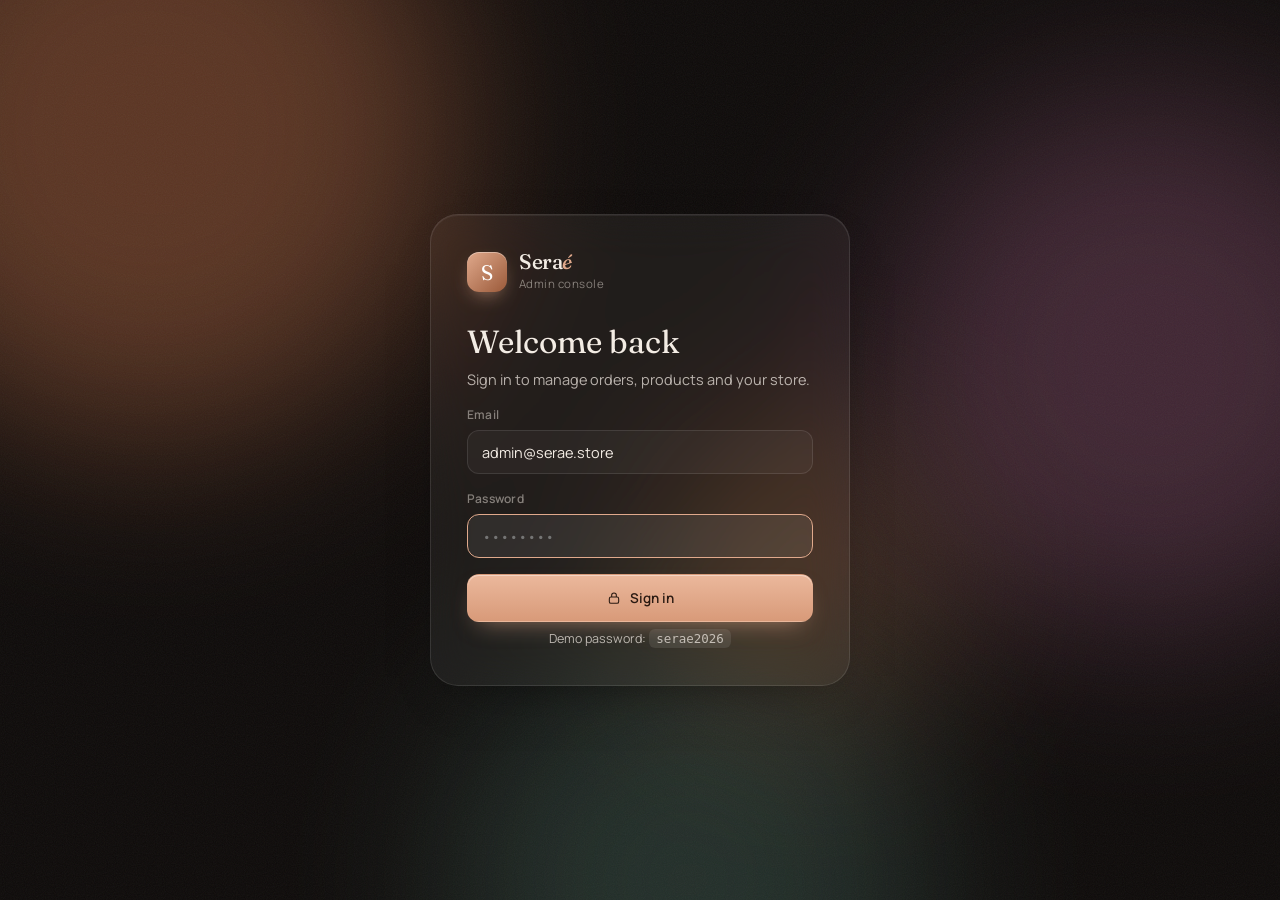
==== admin.html @ 20a5aaf2 "feat(admin): add glass admin dashboard - KPI tiles with deltas and sparklines, interactive revenue c" ====
<!doctype html>
<html lang="en">
<head>
  <meta charset="utf-8" />
  <meta name="viewport" content="width=device-width, initial-scale=1" />
  <title>Seraé Admin — Dashboard</title>
  <meta name="robots" content="noindex, nofollow" />
  <link rel="preconnect" href="https://fonts.googleapis.com" />
  <link rel="preconnect" href="https://fonts.gstatic.com" crossorigin />
  <link href="https://fonts.googleapis.com/css2?family=Fraunces:ital,opsz,wght@0,9..144,300..600;1,9..144,300..600&family=Manrope:wght@400;500;600;700&display=swap" rel="stylesheet" />
  <link rel="stylesheet" href="css/admin.css" />
  <link rel="icon" href="data:image/svg+xml,%3Csvg xmlns='http://www.w3.org/2000/svg' viewBox='0 0 32 32'%3E%3Crect width='32' height='32' rx='9' fill='%23B9785A'/%3E%3Ctext x='16' y='22' font-family='Georgia' font-size='17' fill='%23fff' text-anchor='middle'%3ES%3C/text%3E%3C/svg%3E" />
</head>
<body>

<svg width="0" height="0" style="position:absolute" aria-hidden="true">
  <symbol id="a-grid" viewBox="0 0 24 24"><rect x="4" y="4" width="7" height="7" rx="2" fill="none" stroke="currentColor" stroke-width="1.6"/><rect x="13" y="4" width="7" height="7" rx="2" fill="none" stroke="currentColor" stroke-width="1.6"/><rect x="4" y="13" width="7" height="7" rx="2" fill="none" stroke="currentColor" stroke-width="1.6"/><rect x="13" y="13" width="7" height="7" rx="2" fill="none" stroke="currentColor" stroke-width="1.6"/></symbol>
  <symbol id="a-bag" viewBox="0 0 24 24"><path d="M6 7h12l1 13H5L6 7Z" fill="none" stroke="currentColor" stroke-width="1.6" stroke-linejoin="round"/><path d="M9 7a3 3 0 0 1 6 0" fill="none" stroke="currentColor" stroke-width="1.6"/></symbol>
  <symbol id="a-box" viewBox="0 0 24 24"><path d="m12 3 8 4.5v9L12 21l-8-4.5v-9L12 3Z" fill="none" stroke="currentColor" stroke-width="1.6" stroke-linejoin="round"/><path d="m4 7.5 8 4.5 8-4.5M12 12v9" fill="none" stroke="currentColor" stroke-width="1.6"/></symbol>
  <symbol id="a-users" viewBox="0 0 24 24"><circle cx="9" cy="8.5" r="3.2" fill="none" stroke="currentColor" stroke-width="1.6"/><path d="M3.5 19c.8-3.2 3-5 5.5-5s4.7 1.8 5.5 5" fill="none" stroke="currentColor" stroke-width="1.6" stroke-linecap="round"/><path d="M15.5 5.6a3 3 0 0 1 0 5.8M17 14.3c1.8.6 3 2.2 3.5 4.7" fill="none" stroke="currentColor" stroke-width="1.6" stroke-linecap="round"/></symbol>
  <symbol id="a-gear" viewBox="0 0 24 24"><circle cx="12" cy="12" r="3" fill="none" stroke="currentColor" stroke-width="1.6"/><path d="M12 3v2.2M12 18.8V21M3 12h2.2M18.8 12H21M5.6 5.6l1.6 1.6M16.8 16.8l1.6 1.6M5.6 18.4l1.6-1.6M16.8 7.2l1.6-1.6" stroke="currentColor" stroke-width="1.6" stroke-linecap="round"/></symbol>
  <symbol id="a-spark" viewBox="0 0 24 24"><path d="M12 3c.6 4.6 2.4 6.4 7 7-4.6.6-6.4 2.4-7 7-.6-4.6-2.4-6.4-7-7 4.6-.6 6.4-2.4 7-7Z" fill="currentColor"/></symbol>
  <symbol id="a-search" viewBox="0 0 24 24"><circle cx="11" cy="11" r="6.5" fill="none" stroke="currentColor" stroke-width="1.6"/><path d="m16 16 4 4" stroke="currentColor" stroke-width="1.6" stroke-linecap="round"/></symbol>
  <symbol id="a-out" viewBox="0 0 24 24"><path d="M14 4h4a2 2 0 0 1 2 2v12a2 2 0 0 1-2 2h-4M10 16l-4-4 4-4M6 12h10" fill="none" stroke="currentColor" stroke-width="1.6" stroke-linecap="round" stroke-linejoin="round"/></symbol>
  <symbol id="a-store" viewBox="0 0 24 24"><path d="M4 9.5 5.5 4h13L20 9.5M4 9.5h16M4 9.5a2.7 2.7 0 0 0 5.3 0 2.7 2.7 0 0 0 5.4 0 2.7 2.7 0 0 0 5.3 0M5.5 12v8h13v-8" fill="none" stroke="currentColor" stroke-width="1.6" stroke-linejoin="round"/></symbol>
  <symbol id="a-close" viewBox="0 0 24 24"><path d="m6 6 12 12M18 6 6 18" stroke="currentColor" stroke-width="1.6" stroke-linecap="round"/></symbol>
  <symbol id="a-plus" viewBox="0 0 24 24"><path d="M12 5v14M5 12h14" stroke="currentColor" stroke-width="1.8" stroke-linecap="round"/></symbol>
  <symbol id="a-down" viewBox="0 0 24 24"><path d="M12 4v11m-4-4 4 4 4-4M5 19h14" fill="none" stroke="currentColor" stroke-width="1.6" stroke-linecap="round" stroke-linejoin="round"/></symbol>
  <symbol id="a-up" viewBox="0 0 24 24"><path d="m6 14 6-6 6 6" fill="none" stroke="currentColor" stroke-width="2" stroke-linecap="round" stroke-linejoin="round"/></symbol>
  <symbol id="a-dn" viewBox="0 0 24 24"><path d="m6 10 6 6 6-6" fill="none" stroke="currentColor" stroke-width="2" stroke-linecap="round" stroke-linejoin="round"/></symbol>
  <symbol id="a-clock" viewBox="0 0 24 24"><circle cx="12" cy="12" r="8" fill="none" stroke="currentColor" stroke-width="1.8"/><path d="M12 8v4l3 2" fill="none" stroke="currentColor" stroke-width="1.8" stroke-linecap="round"/></symbol>
  <symbol id="a-truck" viewBox="0 0 24 24"><path d="M3 6h11v10H3zM14 9h4l3 3v4h-7" fill="none" stroke="currentColor" stroke-width="1.8" stroke-linejoin="round"/><circle cx="7" cy="17.5" r="1.8" fill="none" stroke="currentColor" stroke-width="1.8"/><circle cx="17" cy="17.5" r="1.8" fill="none" stroke="currentColor" stroke-width="1.8"/></symbol>
  <symbol id="a-check" viewBox="0 0 24 24"><path d="m5 12.5 4.5 4.5L19 7.5" fill="none" stroke="currentColor" stroke-width="2" stroke-linecap="round" stroke-linejoin="round"/></symbol>
  <symbol id="a-x" viewBox="0 0 24 24"><circle cx="12" cy="12" r="8" fill="none" stroke="currentColor" stroke-width="1.8"/><path d="m9.5 9.5 5 5m0-5-5 5" stroke="currentColor" stroke-width="1.8" stroke-linecap="round"/></symbol>
  <symbol id="a-lock" viewBox="0 0 24 24"><rect x="5" y="10.5" width="14" height="9.5" rx="2.5" fill="none" stroke="currentColor" stroke-width="1.6"/><path d="M8.5 10.5V8a3.5 3.5 0 0 1 7 0v2.5" fill="none" stroke="currentColor" stroke-width="1.6"/></symbol>
  <symbol id="a-menu" viewBox="0 0 24 24"><path d="M4 8h16M4 16h16" stroke="currentColor" stroke-width="1.6" stroke-linecap="round"/></symbol>
  <symbol id="a-arrow" viewBox="0 0 24 24"><path d="M5 12h14m-5-5 5 5-5 5" fill="none" stroke="currentColor" stroke-width="1.6" stroke-linecap="round" stroke-linejoin="round"/></symbol>
</svg>

<div class="orbs" aria-hidden="true"><i></i><i></i><i></i><i></i></div>

<!-- ============ Login ============ -->
<section class="login" id="login">
  <form class="login__card glass" id="loginForm">
    <div class="brand"><span class="brand__mark">S</span><div><b>Sera<em>é</em></b><small>Admin console</small></div></div>
    <h1>Welcome back</h1>
    <p>Sign in to manage orders, products and your store.</p>
    <label class="field"><span>Email</span><input type="email" value="admin@serae.store" autocomplete="username" /></label>
    <label class="field"><span>Password</span><input type="password" id="loginPass" placeholder="••••••••" autocomplete="current-password" required /></label>
    <div class="login__err" id="loginErr" hidden>That password isn't right.</div>
    <button class="btn btn--accent btn--block" type="submit"><svg><use href="#a-lock"/></svg> Sign in</button>
    <p class="login__hint">Demo password: <code>serae2026</code></p>
  </form>
</section>

<!-- ============ App ============ -->
<div class="app" id="app" hidden>
  <aside class="side glass" id="side">
    <div class="brand"><span class="brand__mark">S</span><div><b>Sera<em>é</em></b><small>Admin console</small></div></div>
    <nav class="side__nav" id="sideNav">
      <button data-view="dashboard" class="active"><svg><use href="#a-grid"/></svg><span>Dashboard</span></button>
      <button data-view="orders"><svg><use href="#a-bag"/></svg><span>Orders</span><em id="navOrders" hidden></em></button>
      <button data-view="products"><svg><use href="#a-box"/></svg><span>Products</span></button>
      <button data-view="customers"><svg><use href="#a-users"/></svg><span>Customers</span></button>
      <button data-view="settings"><svg><use href="#a-gear"/></svg><span>Settings</span></button>
    </nav>
    <div class="side__card">
      <svg><use href="#a-spark"/></svg>
      <b>AI skin scans</b>
      <p><span id="sideScans">0</span> scans this month drive routine sales.</p>
    </div>
    <div class="side__foot">
      <a href="index.html" class="side__link"><svg><use href="#a-store"/></svg><span>View store</span></a>
      <button class="side__link" id="logoutBtn"><svg><use href="#a-out"/></svg><span>Sign out</span></button>
    </div>
  </aside>

  <main class="main">
    <header class="top">
      <button class="icon-btn top__menu" id="menuBtn" aria-label="Menu"><svg><use href="#a-menu"/></svg></button>
      <div class="top__title">
        <h1 id="viewTitle">Dashboard</h1>
        <p id="viewSub"></p>
      </div>
      <div class="top__actions">
        <label class="search glass"><svg><use href="#a-search"/></svg><input id="globalSearch" placeholder="Search orders, products…" /></label>
        <div class="seg glass" id="rangeSeg" role="tablist" aria-label="Date range">
          <button data-range="7">7D</button><button data-range="30" class="active">30D</button><button data-range="90">90D</button>
        </div>
        <div class="avatar" title="Signed in as admin">AD</div>
      </div>
    </header>

    <!-- Dashboard -->
    <section class="view active" data-view="dashboard">
      <div class="demo-banner glass" id="demoBanner" hidden>
        <svg><use href="#a-spark"/></svg>
        <span>Showing <b>sample data</b> alongside real orders placed in this browser.</span>
        <button class="link" data-goto="settings">Manage data</button>
      </div>

      <div class="kpis" id="kpis"></div>

      <div class="grid-2">
        <article class="panel glass panel--chart">
          <header class="panel__head">
            <div><h3>Revenue</h3><p id="revSub">Daily revenue, excluding cancelled orders</p></div>
            <div class="seg seg--sm" id="revView"><button data-mode="chart" class="active">Chart</button><button data-mode="table">Table</button></div>
          </header>
          <div class="chart" id="revChart"></div>
          <div class="chart-table" id="revTable" hidden></div>
        </article>

        <article class="panel glass">
          <header class="panel__head"><div><h3>Order status</h3><p>All orders in range</p></div></header>
          <div class="status-grid" id="statusGrid"></div>
          <div class="panel__divider"></div>
          <header class="panel__head panel__head--tight"><div><h3>Skin types scanned</h3><p id="scanSub">From AI skin analysis</p></div></header>
          <div class="hbars" id="scanBars"></div>
        </article>
      </div>

      <div class="grid-2 grid-2--even">
        <article class="panel glass">
          <header class="panel__head"><div><h3>Sales by category</h3><p>Revenue in range</p></div></header>
          <div class="hbars" id="catBars"></div>
        </article>
        <article class="panel glass">
          <header class="panel__head"><div><h3>Top products</h3><p>By revenue in range</p></div><button class="link" data-goto="products">All products</button></header>
          <ol class="top-list" id="topProducts"></ol>
        </article>
      </div>

      <article class="panel glass">
        <header class="panel__head"><div><h3>Recent orders</h3><p>Latest activity across your store</p></div><button class="link" data-goto="orders">View all <svg><use href="#a-arrow"/></svg></button></header>
        <div class="table-wrap"><table class="table" id="recentOrders"></table></div>
      </article>
    </section>

    <!-- Orders -->
    <section class="view" data-view="orders">
      <div class="toolbar">
        <div class="seg glass" id="statusFilter">
          <button data-status="all" class="active">All</button><button data-status="Processing">Processing</button><button data-status="Shipped">Shipped</button><button data-status="Delivered">Delivered</button><button data-status="Cancelled">Cancelled</button>
        </div>
        <button class="btn btn--glass" id="exportCsv"><svg><use href="#a-down"/></svg> Export CSV</button>
      </div>
      <article class="panel glass panel--flush">
        <div class="table-wrap"><table class="table table--click" id="ordersTable"></table></div>
        <div class="table-foot" id="ordersFoot"></div>
      </article>
    </section>

    <!-- Products -->
    <section class="view" data-view="products">
      <div class="toolbar">
        <select class="select glass" id="catFilter" aria-label="Category"></select>
        <button class="btn btn--accent" id="addProduct"><svg><use href="#a-plus"/></svg> Add product</button>
      </div>
      <article class="panel glass panel--flush">
        <div class="table-wrap"><table class="table table--click" id="productsTable"></table></div>
      </article>
    </section>

    <!-- Customers -->
    <section class="view" data-view="customers">
      <article class="panel glass panel--flush">
        <div class="table-wrap"><table class="table" id="customersTable"></table></div>
      </article>
    </section>

    <!-- Settings -->
    <section class="view" data-view="settings">
      <form class="settings" id="settingsForm">
        <article class="panel glass">
          <header class="panel__head"><div><h3>Shipping & checkout</h3><p>Applied to the storefront in this browser</p></div></header>
          <div class="fields">
            <label class="field"><span>Free shipping over (USD)</span><input type="number" step="0.01" min="0" name="freeShippingOver" /></label>
            <label class="field"><span>Standard shipping (USD)</span><input type="number" step="0.01" min="0" name="standard" /></label>
            <label class="field"><span>Express shipping (USD)</span><input type="number" step="0.01" min="0" name="express" /></label>
            <label class="field"><span>WhatsApp order number</span><input name="whatsapp" placeholder="e.g. 8801XXXXXXXXX" /></label>
          </div>
        </article>
        <article class="panel glass">
          <header class="panel__head"><div><h3>Currency rates</h3><p>1 USD equals…</p></div></header>
          <div class="fields fields--4" id="rateFields"></div>
        </article>
        <article class="panel glass">
          <header class="panel__head"><div><h3>Data & security</h3><p>Everything is stored locally in this browser</p></div></header>
          <label class="switch-row"><div><b>Show sample data</b><small>Mix demo orders and scans into reports</small></div><input type="checkbox" class="switch" name="showDemo" /></label>
          <div class="fields">
            <label class="field"><span>Admin password</span><input type="password" name="password" placeholder="Leave blank to keep current" autocomplete="new-password" /></label>
          </div>
          <div class="btn-row">
            <button type="button" class="btn btn--glass" id="exportJson"><svg><use href="#a-down"/></svg> Export all data</button>
            <button type="button" class="btn btn--glass" id="resetCatalog">Reset product edits</button>
            <button type="button" class="btn btn--danger" id="clearOrders">Delete real orders</button>
          </div>
        </article>
        <div class="settings__save"><button class="btn btn--accent" type="submit"><svg><use href="#a-check"/></svg> Save settings</button></div>
      </form>
    </section>
  </main>
</div>

<!-- Order sheet -->
<div class="scrim" id="scrim"></div>
<aside class="sheet glass-strong" id="orderSheet" aria-label="Order details"></aside>

<!-- Product editor -->
<div class="modal" id="productModal" role="dialog" aria-modal="true" aria-label="Edit product">
  <form class="modal__card glass-strong" id="productForm"></form>
</div>

<div class="tooltip" id="tooltip" role="status"></div>
<div class="toast" id="toast"></div>

<script>window.SERAE_ADMIN = true;</script>
<script src="js/products.js"></script>
<script src="js/bottle.js"></script>
<script src="js/admin.js"></script>
</body>
</html>
---- css/admin.css ----
/* ==========================================================
   SERAÉ — Admin console (glass UI)
   ========================================================== */

:root {
  color-scheme: dark;
  --bg: #0E0B0A;
  --surface: #1B1613;            /* effective colour of a glass panel, used for chart rings/gaps */
  --glass: rgba(255, 255, 255, .055);
  --glass-2: rgba(255, 255, 255, .09);
  --glass-hi: rgba(255, 255, 255, .14);
  --stroke: rgba(255, 255, 255, .1);
  --stroke-2: rgba(255, 255, 255, .18);
  --text: #F3ECE4;
  --text-2: rgba(243, 236, 228, .72);
  --muted: rgba(243, 236, 228, .48);
  --grid: rgba(255, 255, 255, .07);
  --accent: #E0A98C;
  --accent-ink: #2A1A12;
  --accent-soft: rgba(224, 169, 140, .16);
  --spark: rgba(243, 236, 228, .32);

  /* status — reserved, always paired with icon + label */
  --st-processing: #E8B04B;
  --st-shipped: #6AA7F0;
  --st-delivered: #5FC48B;
  --st-cancelled: #EF6B6B;

  --serif: 'Fraunces', Georgia, serif;
  --sans: 'Manrope', system-ui, -apple-system, 'Segoe UI', sans-serif;
  --r-lg: 24px;
  --r-md: 16px;
  --blur: blur(22px) saturate(1.5);
  --ease: cubic-bezier(.2, .7, .2, 1);
}

*, *::before, *::after { box-sizing: border-box; }
html, body { height: 100%; }
body {
  margin: 0; font-family: var(--sans); font-size: 14.5px; line-height: 1.5;
  color: var(--text); background: var(--bg);
  -webkit-font-smoothing: antialiased; overflow-x: hidden;
}
button, input, select, textarea { font: inherit; color: inherit; }
button { cursor: pointer; background: none; border: 0; padding: 0; }
svg { width: 1em; height: 1em; flex-shrink: 0; }
h1, h2, h3, h4 { margin: 0; font-weight: 500; line-height: 1.15; }
p { margin: 0; }
a { color: inherit; text-decoration: none; }
[hidden] { display: none !important; }
code { font-family: ui-monospace, Consolas, monospace; background: var(--glass-2); padding: 2px 7px; border-radius: 6px; font-size: 12.5px; }

/* ---------- Ambient orbs ---------- */
.orbs { position: fixed; inset: 0; z-index: -1; overflow: hidden; pointer-events: none; }
.orbs i { position: absolute; border-radius: 50%; filter: blur(90px); opacity: .55; animation: drift 26s ease-in-out infinite alternate; }
.orbs i:nth-child(1) { width: 620px; height: 620px; left: -160px; top: -180px; background: #9B5A3A; }
.orbs i:nth-child(2) { width: 540px; height: 540px; right: -140px; top: 10%; background: #6B3F57; animation-delay: -8s; }
.orbs i:nth-child(3) { width: 480px; height: 480px; left: 35%; bottom: -220px; background: #3E5C52; animation-delay: -14s; opacity: .45; }
.orbs i:nth-child(4) { width: 300px; height: 300px; right: 25%; bottom: 20%; background: #C98B5E; opacity: .25; animation-delay: -4s; }
@keyframes drift { to { transform: translate(60px, 40px) scale(1.08); } }
body::after {
  content: ''; position: fixed; inset: 0; z-index: -1; pointer-events: none; opacity: .06;
  background-image: url("data:image/svg+xml,%3Csvg xmlns='http://www.w3.org/2000/svg' width='160' height='160'%3E%3Cfilter id='n'%3E%3CfeTurbulence type='fractalNoise' baseFrequency='.9' numOctaves='3' stitchTiles='stitch'/%3E%3C/filter%3E%3Crect width='100%25' height='100%25' filter='url(%23n)'/%3E%3C/svg%3E");
}

/* ---------- Glass ---------- */
.glass {
  background: var(--glass);
  border: 1px solid var(--stroke);
  box-shadow: 0 1px 0 rgba(255, 255, 255, .06) inset, 0 20px 50px -30px rgba(0, 0, 0, .6);
  backdrop-filter: var(--blur); -webkit-backdrop-filter: var(--blur);
}
.glass-strong {
  background: rgba(30, 24, 21, .72);
  border: 1px solid var(--stroke-2);
  box-shadow: 0 1px 0 rgba(255, 255, 255, .08) inset, 0 40px 80px -30px rgba(0, 0, 0, .7);
  backdrop-filter: blur(30px) saturate(1.6); -webkit-backdrop-filter: blur(30px) saturate(1.6);
}

/* ---------- Buttons & inputs ---------- */
.btn {
  display: inline-flex; align-items: center; justify-content: center; gap: 8px;
  height: 42px; padding: 0 18px; border-radius: 12px;
  font-weight: 600; font-size: 13.5px; white-space: nowrap;
  border: 1px solid transparent;
  transition: transform .2s var(--ease), background .2s, border-color .2s, opacity .2s;
}
.btn svg { width: 16px; height: 16px; }
.btn:hover { transform: translateY(-1px); }
.btn--accent { background: linear-gradient(180deg, #EBB89C, #D89A79); color: var(--accent-ink); box-shadow: 0 10px 24px -12px rgba(224, 169, 140, .7), 0 1px 0 rgba(255,255,255,.4) inset; }
.btn--glass { background: var(--glass-2); border-color: var(--stroke); }
.btn--glass:hover { background: var(--glass-hi); }
.btn--danger { background: rgba(239, 107, 107, .12); border-color: rgba(239, 107, 107, .35); color: #FFB3B3; }
.btn--block { width: 100%; height: 48px; }
.link { display: inline-flex; align-items: center; gap: 6px; font-size: 13px; font-weight: 600; color: var(--accent); }
.link svg { width: 14px; height: 14px; }
.link:hover { text-decoration: underline; text-underline-offset: 3px; }
.icon-btn { width: 40px; height: 40px; border-radius: 12px; display: inline-grid; place-items: center; }
.icon-btn:hover { background: var(--glass-2); }
.icon-btn svg { width: 20px; height: 20px; }

.field { display: grid; gap: 6px; }
.field > span { font-size: 12px; font-weight: 600; color: var(--muted); letter-spacing: .02em; }
.field input, .field select, .field textarea, .select {
  width: 100%; height: 44px; padding: 0 14px;
  border-radius: 12px; border: 1px solid var(--stroke);
  background: rgba(255, 255, 255, .04); outline: none;
  transition: border-color .2s, background .2s;
}
.field textarea { height: 84px; padding: 10px 14px; resize: vertical; }
.field input:focus, .field select:focus, .field textarea:focus, .select:focus { border-color: var(--accent); background: rgba(255, 255, 255, .07); }
.field input[type="color"] { padding: 4px; cursor: pointer; }
select option { background: #221B17; color: var(--text); }
.select { width: auto; min-width: 200px; padding-right: 36px; appearance: none; -webkit-appearance: none; cursor: pointer;
  background: var(--glass) url("data:image/svg+xml,%3Csvg xmlns='http://www.w3.org/2000/svg' viewBox='0 0 24 24'%3E%3Cpath d='m7 10 5 5 5-5' fill='none' stroke='%23c9bfb5' stroke-width='1.8' stroke-linecap='round'/%3E%3C/svg%3E") no-repeat right 12px center / 16px; }

.seg { display: inline-flex; padding: 4px; border-radius: 12px; gap: 2px; }
.seg button { height: 32px; padding: 0 12px; border-radius: 9px; font-size: 12.5px; font-weight: 600; color: var(--text-2); transition: background .2s, color .2s; }
.seg button:hover { color: var(--text); }
.seg button.active { background: var(--glass-hi); color: var(--text); box-shadow: 0 1px 0 rgba(255,255,255,.1) inset; }
.seg--sm { background: var(--glass); border: 1px solid var(--stroke); }
.seg--sm button { height: 28px; padding: 0 10px; }

.switch { appearance: none; -webkit-appearance: none; width: 44px; height: 26px; border-radius: 99px; background: rgba(255,255,255,.14); position: relative; cursor: pointer; transition: background .2s; flex-shrink: 0; }
.switch::after { content: ''; position: absolute; top: 3px; left: 3px; width: 20px; height: 20px; border-radius: 50%; background: #fff; transition: transform .25s var(--ease); }
.switch:checked { background: var(--accent); }
.switch:checked::after { transform: translateX(18px); }

/* ---------- Brand ---------- */
.brand { display: flex; align-items: center; gap: 12px; }
.brand__mark { width: 40px; height: 40px; border-radius: 12px; display: grid; place-items: center; font-family: var(--serif); font-size: 21px; color: #fff; background: linear-gradient(135deg, #E0A98C, #9B5A3A); box-shadow: 0 8px 20px -8px rgba(224,169,140,.8), 0 1px 0 rgba(255,255,255,.35) inset; }
.brand b { display: block; font-family: var(--serif); font-size: 21px; font-weight: 500; letter-spacing: -.02em; line-height: 1; }
.brand em { color: var(--accent); }
.brand small { font-size: 11.5px; color: var(--muted); letter-spacing: .04em; }

/* ---------- Login ---------- */
.login { min-height: 100vh; display: grid; place-items: center; padding: 24px; }
.login__card { width: min(420px, 100%); padding: 36px; border-radius: 28px; display: grid; gap: 16px; animation: up .7s var(--ease); }
.login__card h1 { font-family: var(--serif); font-size: 32px; font-weight: 400; margin-top: 14px; }
.login__card > p { color: var(--text-2); margin-top: -8px; }
.login__err { color: #FFB3B3; font-size: 13px; }
.login__hint { font-size: 12.5px; color: var(--muted); text-align: center; }
@keyframes up { from { opacity: 0; transform: translateY(20px); } }

/* ---------- Layout ---------- */
.app { display: grid; grid-template-columns: 264px minmax(0, 1fr); gap: 20px; padding: 20px; min-height: 100vh; }
.side { position: sticky; top: 20px; height: calc(100vh - 40px); border-radius: 28px; padding: 24px 16px; display: flex; flex-direction: column; gap: 28px; }
.side .brand { padding: 0 8px; }
.side__nav { display: grid; gap: 4px; }
.side__nav button, .side__link {
  display: flex; align-items: center; gap: 12px; width: 100%;
  height: 46px; padding: 0 14px; border-radius: 14px;
  font-weight: 600; font-size: 14px; color: var(--text-2);
  transition: background .2s, color .2s;
}
.side__nav svg, .side__link svg { width: 19px; height: 19px; }
.side__nav button:hover, .side__link:hover { background: var(--glass-2); color: var(--text); }
.side__nav button.active { background: linear-gradient(90deg, rgba(224,169,140,.2), rgba(224,169,140,.05)); color: var(--text); box-shadow: 0 0 0 1px rgba(224,169,140,.25) inset; }
.side__nav button.active svg { color: var(--accent); }
.side__nav em { margin-left: auto; min-width: 22px; height: 22px; padding: 0 7px; border-radius: 99px; display: grid; place-items: center; font-style: normal; font-size: 11px; font-weight: 700; background: var(--accent); color: var(--accent-ink); }
.side__card { margin-top: auto; padding: 18px; border-radius: 20px; background: linear-gradient(160deg, rgba(224,169,140,.22), rgba(107,63,87,.18)); border: 1px solid rgba(224,169,140,.25); }
.side__card svg { width: 22px; height: 22px; color: var(--accent); }
.side__card b { display: block; margin: 10px 0 4px; font-size: 14px; }
.side__card p { font-size: 12.5px; color: var(--text-2); }
.side__foot { display: grid; gap: 2px; }

.main { min-width: 0; display: flex; flex-direction: column; gap: 20px; }
.top { display: flex; align-items: center; gap: 16px; padding: 6px 4px; flex-wrap: wrap; }
.top__menu { display: none; }
.top__title h1 { font-family: var(--serif); font-size: 32px; font-weight: 400; letter-spacing: -.02em; }
.top__title p { color: var(--muted); font-size: 13px; margin-top: 2px; }
.top__actions { margin-left: auto; display: flex; align-items: center; gap: 10px; flex-wrap: wrap; }
.search { display: flex; align-items: center; gap: 10px; height: 44px; padding: 0 14px; border-radius: 14px; width: 280px; }
.search svg { width: 17px; height: 17px; color: var(--muted); }
.search input { flex: 1; min-width: 0; border: 0; outline: none; background: transparent; }
.avatar { width: 44px; height: 44px; border-radius: 14px; display: grid; place-items: center; font-weight: 700; font-size: 13px; background: linear-gradient(135deg, #6B3F57, #9B5A3A); border: 1px solid var(--stroke-2); }

.view { display: none; flex-direction: column; gap: 20px; }
.view.active { display: flex; animation: up .5s var(--ease); }

.demo-banner { display: flex; align-items: center; gap: 12px; padding: 12px 16px; border-radius: 16px; font-size: 13px; color: var(--text-2); }
.demo-banner svg { color: var(--accent); width: 16px; height: 16px; }
.demo-banner .link { margin-left: auto; }

/* ---------- Panels ---------- */
.panel { border-radius: var(--r-lg); padding: 22px; min-width: 0; }
.panel--flush { padding: 0; overflow: hidden; }
.panel__head { display: flex; justify-content: space-between; align-items: flex-start; gap: 12px; margin-bottom: 18px; }
.panel__head h3 { font-size: 16px; font-weight: 600; }
.panel__head p { font-size: 12.5px; color: var(--muted); margin-top: 2px; }
.panel__head--tight { margin-bottom: 12px; }
.panel__divider { height: 1px; background: var(--stroke); margin: 20px 0; }
.grid-2 { display: grid; grid-template-columns: minmax(0, 1.75fr) minmax(0, 1fr); gap: 20px; }
.grid-2--even { grid-template-columns: minmax(0, 1fr) minmax(0, 1fr); }

/* ---------- KPI stat tiles ---------- */
.kpis { display: grid; grid-template-columns: repeat(4, minmax(0, 1fr)); gap: 20px; }
.kpi { position: relative; overflow: hidden; border-radius: var(--r-lg); padding: 20px 20px 16px; }
.kpi::before { content: ''; position: absolute; width: 160px; height: 160px; right: -60px; top: -70px; border-radius: 50%; background: radial-gradient(closest-side, rgba(224,169,140,.18), transparent); }
.kpi__label { font-size: 13px; color: var(--text-2); font-weight: 500; }
.kpi__value { font-size: 30px; font-weight: 600; letter-spacing: -.02em; margin: 8px 0 6px; font-variant-numeric: tabular-nums; }
.kpi__row { display: flex; align-items: flex-end; justify-content: space-between; gap: 10px; }
.delta { display: inline-flex; align-items: center; gap: 3px; font-size: 12px; font-weight: 700; padding: 3px 8px 3px 5px; border-radius: 99px; }
.delta svg { width: 13px; height: 13px; }
.delta--up { color: #8FE0AE; background: rgba(95, 196, 139, .13); }
.delta--down { color: #FFAAAA; background: rgba(239, 107, 107, .13); }
.delta--flat { color: var(--text-2); background: var(--glass-2); }
.delta + small { display: block; font-size: 11.5px; color: var(--muted); margin-top: 6px; }
.spark { width: 110px; height: 38px; overflow: visible; }

/* ---------- Charts ---------- */
.chart { position: relative; height: 290px; }
.chart svg { width: 100%; height: 100%; overflow: visible; display: block; }
.axis text { fill: var(--muted); font-size: 11px; font-family: var(--sans); font-variant-numeric: tabular-nums; }
.gridline { stroke: var(--grid); stroke-width: 1; shape-rendering: crispEdges; }
.chart-table { max-height: 290px; overflow: auto; }

.hbars { display: grid; gap: 12px; }
.hbar { display: grid; grid-template-columns: 112px minmax(0, 1fr); align-items: center; gap: 12px; font-size: 13px; cursor: default; }
.hbar__label { color: var(--text-2); white-space: nowrap; overflow: hidden; text-overflow: ellipsis; }
.hbar__track { position: relative; display: flex; align-items: center; gap: 8px; height: 26px; }
.hbar__bar { height: 12px; min-width: 3px; border-radius: 0 4px 4px 0; background: var(--accent); transition: width .9s var(--ease), filter .2s; }
.hbar:hover .hbar__bar { filter: brightness(1.15); }
.hbar__val { font-size: 12.5px; font-weight: 600; color: var(--text); white-space: nowrap; font-variant-numeric: tabular-nums; }
.empty-note { color: var(--muted); font-size: 13px; padding: 10px 0; }

.status-grid { display: grid; grid-template-columns: repeat(2, minmax(0, 1fr)); gap: 10px; }
.status-tile { display: flex; align-items: center; gap: 12px; padding: 14px; border-radius: 16px; background: rgba(255,255,255,.035); border: 1px solid var(--stroke); text-align: left; transition: background .2s; }
.status-tile:hover { background: var(--glass-2); }
.status-tile__icon { width: 36px; height: 36px; border-radius: 11px; display: grid; place-items: center; background: color-mix(in srgb, var(--c) 16%, transparent); color: var(--c); }
.status-tile__icon svg { width: 18px; height: 18px; }
.status-tile b { display: block; font-size: 20px; font-weight: 600; line-height: 1.1; font-variant-numeric: tabular-nums; }
.status-tile small { color: var(--muted); font-size: 12px; }

.tooltip {
  position: fixed; z-index: 300; pointer-events: none;
  padding: 10px 12px; border-radius: 12px; min-width: 120px;
  font-size: 12.5px; line-height: 1.45;
  background: rgba(24, 19, 16, .92); border: 1px solid var(--stroke-2);
  box-shadow: 0 16px 40px -16px rgba(0,0,0,.8);
  backdrop-filter: blur(12px); -webkit-backdrop-filter: blur(12px);
  opacity: 0; transform: translateY(4px); transition: opacity .15s, transform .15s;
}
.tooltip.show { opacity: 1; transform: none; }
.tooltip b { display: block; font-size: 14px; font-weight: 600; }
.tooltip small { color: var(--muted); }

/* ---------- Lists & tables ---------- */
.top-list { list-style: none; margin: 0; padding: 0; display: grid; gap: 4px; }
.top-list li { display: grid; grid-template-columns: 22px 46px minmax(0, 1fr) auto; align-items: center; gap: 12px; padding: 8px; border-radius: 14px; transition: background .2s; }
.top-list li:hover { background: var(--glass); }
.top-list .rank { font-family: var(--serif); color: var(--muted); font-size: 14px; text-align: center; }
.thumb { width: 46px; height: 52px; border-radius: 12px; display: grid; place-items: center; background: color-mix(in srgb, var(--c, #888) 22%, rgba(255,255,255,.06)); }
.thumb .pack { width: 92%; height: 92%; }
.top-list b { display: block; font-size: 13.5px; font-weight: 600; white-space: nowrap; overflow: hidden; text-overflow: ellipsis; }
.top-list small { color: var(--muted); font-size: 12px; }
.top-list .num { text-align: right; font-weight: 600; font-variant-numeric: tabular-nums; }
.top-list .num small { display: block; font-weight: 500; }

.table-wrap { overflow-x: auto; }
.table { width: 100%; border-collapse: collapse; font-size: 13.5px; }
.table th { text-align: left; font-size: 11.5px; font-weight: 700; letter-spacing: .06em; text-transform: uppercase; color: var(--muted); padding: 14px 16px; border-bottom: 1px solid var(--stroke); white-space: nowrap; }
.table td { padding: 13px 16px; border-bottom: 1px solid rgba(255,255,255,.05); white-space: nowrap; font-variant-numeric: tabular-nums; }
.table tr:last-child td { border-bottom: 0; }
.table .r { text-align: right; }
.table--click tbody tr { cursor: pointer; transition: background .15s; }
.table--click tbody tr:hover { background: rgba(255,255,255,.04); }
.table .muted { color: var(--muted); }
.table .strong { font-weight: 600; }
.cell-user { display: flex; align-items: center; gap: 10px; }
.initials { width: 32px; height: 32px; border-radius: 10px; display: grid; place-items: center; font-size: 11.5px; font-weight: 700; background: color-mix(in srgb, var(--c) 30%, rgba(255,255,255,.05)); border: 1px solid var(--stroke); flex-shrink: 0; }
.cell-user small { display: block; color: var(--muted); font-size: 12px; }
.cell-prod { display: flex; align-items: center; gap: 12px; min-width: 260px; }
.cell-prod .thumb { width: 42px; height: 48px; }
.cell-prod b { display: block; font-weight: 600; max-width: 280px; overflow: hidden; text-overflow: ellipsis; }
.cell-prod small { color: var(--muted); font-size: 12px; }
.table-foot { display: flex; justify-content: space-between; align-items: center; padding: 14px 16px; border-top: 1px solid var(--stroke); font-size: 13px; color: var(--muted); }
.tag-demo { font-size: 10px; font-weight: 700; letter-spacing: .06em; padding: 2px 6px; border-radius: 6px; background: var(--glass-2); color: var(--muted); margin-left: 6px; vertical-align: middle; }
.stock-low { color: var(--st-processing); }
.stock-out { color: var(--st-cancelled); }
s.muted { margin-left: 6px; }

.pill { display: inline-flex; align-items: center; gap: 6px; height: 26px; padding: 0 10px 0 8px; border-radius: 99px; font-size: 12px; font-weight: 600; color: var(--c); background: color-mix(in srgb, var(--c) 13%, transparent); border: 1px solid color-mix(in srgb, var(--c) 28%, transparent); }
.pill svg { width: 13px; height: 13px; }
.pill--Processing { --c: var(--st-processing); }
.pill--Shipped { --c: var(--st-shipped); }
.pill--Delivered { --c: var(--st-delivered); }
.pill--Cancelled { --c: var(--st-cancelled); }
.pill--Hidden { --c: rgba(243,236,228,.55); }
.pill--Active { --c: var(--st-delivered); }

.toolbar { display: flex; align-items: center; justify-content: space-between; gap: 12px; flex-wrap: wrap; }

/* ---------- Settings ---------- */
.settings { display: grid; gap: 20px; }
.fields { display: grid; grid-template-columns: repeat(2, minmax(0, 1fr)); gap: 14px; }
.fields--4 { grid-template-columns: repeat(4, minmax(0, 1fr)); }
.fields .full { grid-column: 1 / -1; }
.switch-row { display: flex; align-items: center; justify-content: space-between; gap: 16px; padding: 14px 16px; margin-bottom: 16px; border-radius: 14px; background: rgba(255,255,255,.035); border: 1px solid var(--stroke); cursor: pointer; }
.switch-row b { display: block; font-weight: 600; }
.switch-row small { color: var(--muted); font-size: 12.5px; }
.btn-row { display: flex; gap: 10px; flex-wrap: wrap; margin-top: 18px; }
.settings__save { display: flex; justify-content: flex-end; }

/* ---------- Sheet & modal ---------- */
.scrim { position: fixed; inset: 0; z-index: 90; background: rgba(8, 6, 5, .5); backdrop-filter: blur(4px); opacity: 0; pointer-events: none; transition: opacity .3s; }
.scrim.on { opacity: 1; pointer-events: auto; }
.sheet { position: fixed; top: 12px; right: 12px; bottom: 12px; z-index: 100; width: min(500px, calc(100% - 24px)); border-radius: 28px; display: flex; flex-direction: column; transform: translateX(110%); visibility: hidden; transition: transform .45s var(--ease), visibility 0s .45s; }
.sheet.open { transform: none; visibility: visible; transition: transform .45s var(--ease); }
.sheet__head { display: flex; justify-content: space-between; align-items: flex-start; gap: 12px; padding: 24px 24px 18px; border-bottom: 1px solid var(--stroke); }
.sheet__head h2 { font-family: var(--serif); font-size: 26px; font-weight: 400; }
.sheet__head p { color: var(--muted); font-size: 13px; margin-top: 4px; }
.sheet__body { flex: 1; overflow-y: auto; padding: 20px 24px; display: grid; gap: 20px; align-content: start; }
.sheet__label { font-size: 11.5px; font-weight: 700; letter-spacing: .08em; text-transform: uppercase; color: var(--muted); margin-bottom: 10px; }
.status-pick { display: grid; grid-template-columns: repeat(4, minmax(0, 1fr)); gap: 6px; }
.status-pick button { display: grid; justify-items: center; gap: 6px; padding: 12px 6px; border-radius: 14px; font-size: 12px; font-weight: 600; color: var(--text-2); background: rgba(255,255,255,.035); border: 1px solid var(--stroke); transition: all .2s; }
.status-pick button svg { width: 18px; height: 18px; }
.status-pick button.on { color: var(--c); background: color-mix(in srgb, var(--c) 14%, transparent); border-color: color-mix(in srgb, var(--c) 45%, transparent); }
.info-card { padding: 16px; border-radius: 16px; background: rgba(255,255,255,.035); border: 1px solid var(--stroke); display: grid; gap: 4px; font-size: 13.5px; }
.info-card b { font-size: 15px; }
.info-card span { color: var(--text-2); }
.line-items { display: grid; gap: 10px; }
.line-items li { display: grid; grid-template-columns: 46px minmax(0, 1fr) auto; gap: 12px; align-items: center; }
.line-items ul, ul.line-items { list-style: none; margin: 0; padding: 0; }
.line-items b { display: block; font-size: 13.5px; font-weight: 600; white-space: nowrap; overflow: hidden; text-overflow: ellipsis; }
.line-items small { color: var(--muted); font-size: 12px; }
.sum { display: grid; gap: 6px; font-size: 13.5px; padding-top: 14px; border-top: 1px solid var(--stroke); }
.sum div { display: flex; justify-content: space-between; color: var(--text-2); }
.sum .grand { color: var(--text); font-weight: 700; font-size: 16px; padding-top: 8px; margin-top: 4px; border-top: 1px solid var(--stroke); }

.modal { position: fixed; inset: 0; z-index: 110; display: grid; place-items: center; padding: 20px; pointer-events: none; }
.modal__card { width: min(860px, 100%); max-height: calc(100vh - 40px); overflow-y: auto; border-radius: 28px; opacity: 0; transform: translateY(20px) scale(.98); transition: opacity .3s, transform .4s var(--ease); }
.modal.open { pointer-events: auto; }
.modal.open .modal__card { opacity: 1; transform: none; }
.editor { display: grid; grid-template-columns: 260px minmax(0, 1fr); }
.editor__preview { padding: 24px; border-right: 1px solid var(--stroke); display: grid; align-content: start; gap: 14px; }
.editor__stage { aspect-ratio: 1 / 1.15; border-radius: 20px; display: grid; place-items: center; background: color-mix(in srgb, var(--c, #888) 22%, rgba(255,255,255,.05)); }
.editor__stage .pack { width: 90%; height: 92%; }
.editor__preview small { color: var(--muted); font-size: 12px; text-align: center; }
.editor__form { padding: 24px; display: grid; gap: 14px; align-content: start; }
.editor__form h2 { font-family: var(--serif); font-size: 26px; font-weight: 400; }
.checks { display: flex; flex-wrap: wrap; gap: 6px; }
.checks label { display: inline-flex; align-items: center; gap: 6px; height: 32px; padding: 0 12px; border-radius: 99px; font-size: 12.5px; border: 1px solid var(--stroke); background: rgba(255,255,255,.035); cursor: pointer; }
.checks label:has(input:checked) { border-color: var(--accent); background: var(--accent-soft); }
.checks input { accent-color: var(--accent); }
.editor__foot { display: flex; gap: 10px; justify-content: flex-end; padding-top: 6px; flex-wrap: wrap; }
.editor__foot .btn--danger { margin-right: auto; }

.toast { position: fixed; left: 50%; bottom: 24px; z-index: 400; transform: translate(-50%, calc(100% + 40px)); padding: 12px 18px; border-radius: 14px; font-weight: 600; font-size: 13.5px; background: rgba(30, 24, 21, .9); border: 1px solid var(--stroke-2); backdrop-filter: blur(16px); transition: transform .4s var(--ease); display: flex; align-items: center; gap: 8px; }
.toast svg { color: var(--st-delivered); width: 16px; height: 16px; }
.toast.show { transform: translate(-50%, 0); }

/* ---------- Responsive ---------- */
@media (max-width: 1280px) {
  .kpis { grid-template-columns: repeat(2, minmax(0, 1fr)); }
  .search { width: 220px; }
}
@media (max-width: 1080px) {
  .grid-2, .grid-2--even { grid-template-columns: minmax(0, 1fr); }
  .fields--4 { grid-template-columns: repeat(2, minmax(0, 1fr)); }
}
@media (max-width: 900px) {
  .app { grid-template-columns: minmax(0, 1fr); padding: 12px; }
  .side { position: fixed; z-index: 120; top: 12px; left: 12px; bottom: 12px; height: auto; width: 270px; transform: translateX(-120%); transition: transform .4s var(--ease); background: rgba(30, 24, 21, .85); }
  .side.open { transform: none; }
  .top__menu { display: inline-grid; }
  .top__title h1 { font-size: 26px; }
  .top__actions { width: 100%; margin-left: 0; }
  .search { flex: 1; width: auto; }
}
@media (max-width: 600px) {
  .kpis { grid-template-columns: minmax(0, 1fr) minmax(0, 1fr); gap: 12px; }
  .kpi { padding: 16px; }
  .kpi__value { font-size: 22px; }
  .spark { display: none; }
  .panel { padding: 18px; }
  .fields, .fields--4 { grid-template-columns: minmax(0, 1fr); }
  .editor { grid-template-columns: minmax(0, 1fr); }
  .editor__preview { border-right: 0; border-bottom: 1px solid var(--stroke); grid-template-columns: 120px 1fr; align-items: center; }
  .status-pick { grid-template-columns: repeat(2, minmax(0, 1fr)); }
  .avatar { display: none; }
  .hbar { grid-template-columns: 92px minmax(0, 1fr); }
}
@media (prefers-reduced-motion: reduce) {
  *, *::before, *::after { animation: none !important; transition-duration: .01ms !important; }
}
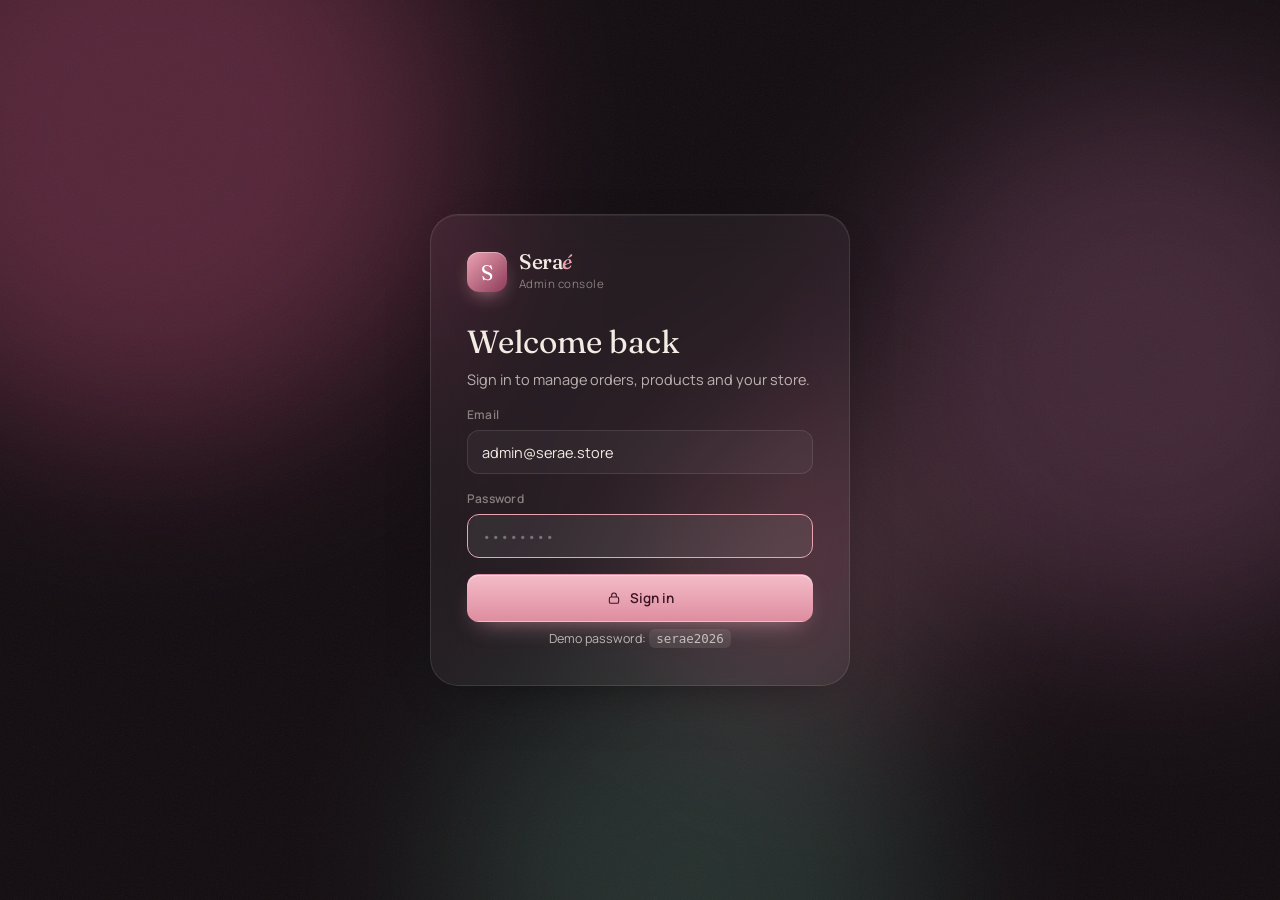
==== commit 735c2ff3: "style: refresh palette to porcelain, plum and rose across store and admin - Packshots blend into sof" ====
--- a/admin.html
+++ b/admin.html
@@ -9,7 +9,7 @@
   <link rel="preconnect" href="https://fonts.gstatic.com" crossorigin />
   <link href="https://fonts.googleapis.com/css2?family=Fraunces:ital,opsz,wght@0,9..144,300..600;1,9..144,300..600&family=Manrope:wght@400;500;600;700&display=swap" rel="stylesheet" />
   <link rel="stylesheet" href="css/admin.css" />
-  <link rel="icon" href="data:image/svg+xml,%3Csvg xmlns='http://www.w3.org/2000/svg' viewBox='0 0 32 32'%3E%3Crect width='32' height='32' rx='9' fill='%23B9785A'/%3E%3Ctext x='16' y='22' font-family='Georgia' font-size='17' fill='%23fff' text-anchor='middle'%3ES%3C/text%3E%3C/svg%3E" />
+  <link rel="icon" href="data:image/svg+xml,%3Csvg xmlns='http://www.w3.org/2000/svg' viewBox='0 0 32 32'%3E%3Crect width='32' height='32' rx='9' fill='%23B4566A'/%3E%3Ctext x='16' y='22' font-family='Georgia' font-size='17' fill='%23fff' text-anchor='middle'%3ES%3C/text%3E%3C/svg%3E" />
 </head>
 <body>
 
--- a/css/admin.css
+++ b/css/admin.css
@@ -4,8 +4,8 @@
 
 :root {
   color-scheme: dark;
-  --bg: #0E0B0A;
-  --surface: #1B1613;            /* effective colour of a glass panel, used for chart rings/gaps */
+  --bg: #120C10;
+  --surface: #1E141A;            /* effective colour of a glass panel, used for chart rings/gaps */
   --glass: rgba(255, 255, 255, .055);
   --glass-2: rgba(255, 255, 255, .09);
   --glass-hi: rgba(255, 255, 255, .14);
@@ -15,9 +15,9 @@
   --text-2: rgba(243, 236, 228, .72);
   --muted: rgba(243, 236, 228, .48);
   --grid: rgba(255, 255, 255, .07);
-  --accent: #E0A98C;
-  --accent-ink: #2A1A12;
-  --accent-soft: rgba(224, 169, 140, .16);
+  --accent: #EBA3B2;
+  --accent-ink: #3A1424;
+  --accent-soft: rgba(235, 163, 178, .16);
   --spark: rgba(243, 236, 228, .32);
 
   /* status — reserved, always paired with icon + label */
@@ -53,10 +53,10 @@
 /* ---------- Ambient orbs ---------- */
 .orbs { position: fixed; inset: 0; z-index: -1; overflow: hidden; pointer-events: none; }
 .orbs i { position: absolute; border-radius: 50%; filter: blur(90px); opacity: .55; animation: drift 26s ease-in-out infinite alternate; }
-.orbs i:nth-child(1) { width: 620px; height: 620px; left: -160px; top: -180px; background: #9B5A3A; }
+.orbs i:nth-child(1) { width: 620px; height: 620px; left: -160px; top: -180px; background: #8E3B5A; }
 .orbs i:nth-child(2) { width: 540px; height: 540px; right: -140px; top: 10%; background: #6B3F57; animation-delay: -8s; }
 .orbs i:nth-child(3) { width: 480px; height: 480px; left: 35%; bottom: -220px; background: #3E5C52; animation-delay: -14s; opacity: .45; }
-.orbs i:nth-child(4) { width: 300px; height: 300px; right: 25%; bottom: 20%; background: #C98B5E; opacity: .25; animation-delay: -4s; }
+.orbs i:nth-child(4) { width: 300px; height: 300px; right: 25%; bottom: 20%; background: #D78A9E; opacity: .25; animation-delay: -4s; }
 @keyframes drift { to { transform: translate(60px, 40px) scale(1.08); } }
 body::after {
   content: ''; position: fixed; inset: 0; z-index: -1; pointer-events: none; opacity: .06;
@@ -71,7 +71,7 @@
   backdrop-filter: var(--blur); -webkit-backdrop-filter: var(--blur);
 }
 .glass-strong {
-  background: rgba(30, 24, 21, .72);
+  background: rgba(36, 23, 30, .72);
   border: 1px solid var(--stroke-2);
   box-shadow: 0 1px 0 rgba(255, 255, 255, .08) inset, 0 40px 80px -30px rgba(0, 0, 0, .7);
   backdrop-filter: blur(30px) saturate(1.6); -webkit-backdrop-filter: blur(30px) saturate(1.6);
@@ -87,7 +87,7 @@
 }
 .btn svg { width: 16px; height: 16px; }
 .btn:hover { transform: translateY(-1px); }
-.btn--accent { background: linear-gradient(180deg, #EBB89C, #D89A79); color: var(--accent-ink); box-shadow: 0 10px 24px -12px rgba(224, 169, 140, .7), 0 1px 0 rgba(255,255,255,.4) inset; }
+.btn--accent { background: linear-gradient(180deg, #F4BCC8, #DE8DA0); color: var(--accent-ink); box-shadow: 0 10px 24px -12px rgba(235, 163, 178, .7), 0 1px 0 rgba(255,255,255,.4) inset; }
 .btn--glass { background: var(--glass-2); border-color: var(--stroke); }
 .btn--glass:hover { background: var(--glass-hi); }
 .btn--danger { background: rgba(239, 107, 107, .12); border-color: rgba(239, 107, 107, .35); color: #FFB3B3; }
@@ -110,9 +110,9 @@
 .field textarea { height: 84px; padding: 10px 14px; resize: vertical; }
 .field input:focus, .field select:focus, .field textarea:focus, .select:focus { border-color: var(--accent); background: rgba(255, 255, 255, .07); }
 .field input[type="color"] { padding: 4px; cursor: pointer; }
-select option { background: #221B17; color: var(--text); }
+select option { background: #25191F; color: var(--text); }
 .select { width: auto; min-width: 200px; padding-right: 36px; appearance: none; -webkit-appearance: none; cursor: pointer;
-  background: var(--glass) url("data:image/svg+xml,%3Csvg xmlns='http://www.w3.org/2000/svg' viewBox='0 0 24 24'%3E%3Cpath d='m7 10 5 5 5-5' fill='none' stroke='%23c9bfb5' stroke-width='1.8' stroke-linecap='round'/%3E%3C/svg%3E") no-repeat right 12px center / 16px; }
+  background: var(--glass) url("data:image/svg+xml,%3Csvg xmlns='http://www.w3.org/2000/svg' viewBox='0 0 24 24'%3E%3Cpath d='m7 10 5 5 5-5' fill='none' stroke='%23cdbcc4' stroke-width='1.8' stroke-linecap='round'/%3E%3C/svg%3E") no-repeat right 12px center / 16px; }
 
 .seg { display: inline-flex; padding: 4px; border-radius: 12px; gap: 2px; }
 .seg button { height: 32px; padding: 0 12px; border-radius: 9px; font-size: 12.5px; font-weight: 600; color: var(--text-2); transition: background .2s, color .2s; }
@@ -128,7 +128,7 @@
 
 /* ---------- Brand ---------- */
 .brand { display: flex; align-items: center; gap: 12px; }
-.brand__mark { width: 40px; height: 40px; border-radius: 12px; display: grid; place-items: center; font-family: var(--serif); font-size: 21px; color: #fff; background: linear-gradient(135deg, #E0A98C, #9B5A3A); box-shadow: 0 8px 20px -8px rgba(224,169,140,.8), 0 1px 0 rgba(255,255,255,.35) inset; }
+.brand__mark { width: 40px; height: 40px; border-radius: 12px; display: grid; place-items: center; font-family: var(--serif); font-size: 21px; color: #fff; background: linear-gradient(135deg, #EBA3B2, #8E3B5A); box-shadow: 0 8px 20px -8px rgba(235,163,178,.8), 0 1px 0 rgba(255,255,255,.35) inset; }
 .brand b { display: block; font-family: var(--serif); font-size: 21px; font-weight: 500; letter-spacing: -.02em; line-height: 1; }
 .brand em { color: var(--accent); }
 .brand small { font-size: 11.5px; color: var(--muted); letter-spacing: .04em; }
@@ -155,10 +155,10 @@
 }
 .side__nav svg, .side__link svg { width: 19px; height: 19px; }
 .side__nav button:hover, .side__link:hover { background: var(--glass-2); color: var(--text); }
-.side__nav button.active { background: linear-gradient(90deg, rgba(224,169,140,.2), rgba(224,169,140,.05)); color: var(--text); box-shadow: 0 0 0 1px rgba(224,169,140,.25) inset; }
+.side__nav button.active { background: linear-gradient(90deg, rgba(235,163,178,.2), rgba(235,163,178,.05)); color: var(--text); box-shadow: 0 0 0 1px rgba(235,163,178,.25) inset; }
 .side__nav button.active svg { color: var(--accent); }
 .side__nav em { margin-left: auto; min-width: 22px; height: 22px; padding: 0 7px; border-radius: 99px; display: grid; place-items: center; font-style: normal; font-size: 11px; font-weight: 700; background: var(--accent); color: var(--accent-ink); }
-.side__card { margin-top: auto; padding: 18px; border-radius: 20px; background: linear-gradient(160deg, rgba(224,169,140,.22), rgba(107,63,87,.18)); border: 1px solid rgba(224,169,140,.25); }
+.side__card { margin-top: auto; padding: 18px; border-radius: 20px; background: linear-gradient(160deg, rgba(235,163,178,.22), rgba(107,63,87,.18)); border: 1px solid rgba(235,163,178,.25); }
 .side__card svg { width: 22px; height: 22px; color: var(--accent); }
 .side__card b { display: block; margin: 10px 0 4px; font-size: 14px; }
 .side__card p { font-size: 12.5px; color: var(--text-2); }
@@ -173,7 +173,7 @@
 .search { display: flex; align-items: center; gap: 10px; height: 44px; padding: 0 14px; border-radius: 14px; width: 280px; }
 .search svg { width: 17px; height: 17px; color: var(--muted); }
 .search input { flex: 1; min-width: 0; border: 0; outline: none; background: transparent; }
-.avatar { width: 44px; height: 44px; border-radius: 14px; display: grid; place-items: center; font-weight: 700; font-size: 13px; background: linear-gradient(135deg, #6B3F57, #9B5A3A); border: 1px solid var(--stroke-2); }
+.avatar { width: 44px; height: 44px; border-radius: 14px; display: grid; place-items: center; font-weight: 700; font-size: 13px; background: linear-gradient(135deg, #6B3F57, #8E3B5A); border: 1px solid var(--stroke-2); }
 
 .view { display: none; flex-direction: column; gap: 20px; }
 .view.active { display: flex; animation: up .5s var(--ease); }
@@ -196,7 +196,7 @@
 /* ---------- KPI stat tiles ---------- */
 .kpis { display: grid; grid-template-columns: repeat(4, minmax(0, 1fr)); gap: 20px; }
 .kpi { position: relative; overflow: hidden; border-radius: var(--r-lg); padding: 20px 20px 16px; }
-.kpi::before { content: ''; position: absolute; width: 160px; height: 160px; right: -60px; top: -70px; border-radius: 50%; background: radial-gradient(closest-side, rgba(224,169,140,.18), transparent); }
+.kpi::before { content: ''; position: absolute; width: 160px; height: 160px; right: -60px; top: -70px; border-radius: 50%; background: radial-gradient(closest-side, rgba(235,163,178,.18), transparent); }
 .kpi__label { font-size: 13px; color: var(--text-2); font-weight: 500; }
 .kpi__value { font-size: 30px; font-weight: 600; letter-spacing: -.02em; margin: 8px 0 6px; font-variant-numeric: tabular-nums; }
 .kpi__row { display: flex; align-items: flex-end; justify-content: space-between; gap: 10px; }
@@ -236,7 +236,7 @@
   position: fixed; z-index: 300; pointer-events: none;
   padding: 10px 12px; border-radius: 12px; min-width: 120px;
   font-size: 12.5px; line-height: 1.45;
-  background: rgba(24, 19, 16, .92); border: 1px solid var(--stroke-2);
+  background: rgba(30, 19, 25, .92); border: 1px solid var(--stroke-2);
   box-shadow: 0 16px 40px -16px rgba(0,0,0,.8);
   backdrop-filter: blur(12px); -webkit-backdrop-filter: blur(12px);
   opacity: 0; transform: translateY(4px); transition: opacity .15s, transform .15s;
@@ -303,7 +303,7 @@
 .settings__save { display: flex; justify-content: flex-end; }
 
 /* ---------- Sheet & modal ---------- */
-.scrim { position: fixed; inset: 0; z-index: 90; background: rgba(8, 6, 5, .5); backdrop-filter: blur(4px); opacity: 0; pointer-events: none; transition: opacity .3s; }
+.scrim { position: fixed; inset: 0; z-index: 90; background: rgba(10, 6, 8, .5); backdrop-filter: blur(4px); opacity: 0; pointer-events: none; transition: opacity .3s; }
 .scrim.on { opacity: 1; pointer-events: auto; }
 .sheet { position: fixed; top: 12px; right: 12px; bottom: 12px; z-index: 100; width: min(500px, calc(100% - 24px)); border-radius: 28px; display: flex; flex-direction: column; transform: translateX(110%); visibility: hidden; transition: transform .45s var(--ease), visibility 0s .45s; }
 .sheet.open { transform: none; visibility: visible; transition: transform .45s var(--ease); }
@@ -346,7 +346,7 @@
 .editor__foot { display: flex; gap: 10px; justify-content: flex-end; padding-top: 6px; flex-wrap: wrap; }
 .editor__foot .btn--danger { margin-right: auto; }
 
-.toast { position: fixed; left: 50%; bottom: 24px; z-index: 400; transform: translate(-50%, calc(100% + 40px)); padding: 12px 18px; border-radius: 14px; font-weight: 600; font-size: 13.5px; background: rgba(30, 24, 21, .9); border: 1px solid var(--stroke-2); backdrop-filter: blur(16px); transition: transform .4s var(--ease); display: flex; align-items: center; gap: 8px; }
+.toast { position: fixed; left: 50%; bottom: 24px; z-index: 400; transform: translate(-50%, calc(100% + 40px)); padding: 12px 18px; border-radius: 14px; font-weight: 600; font-size: 13.5px; background: rgba(36, 23, 30, .9); border: 1px solid var(--stroke-2); backdrop-filter: blur(16px); transition: transform .4s var(--ease); display: flex; align-items: center; gap: 8px; }
 .toast svg { color: var(--st-delivered); width: 16px; height: 16px; }
 .toast.show { transform: translate(-50%, 0); }
 
@@ -361,7 +361,7 @@
 }
 @media (max-width: 900px) {
   .app { grid-template-columns: minmax(0, 1fr); padding: 12px; }
-  .side { position: fixed; z-index: 120; top: 12px; left: 12px; bottom: 12px; height: auto; width: 270px; transform: translateX(-120%); transition: transform .4s var(--ease); background: rgba(30, 24, 21, .85); }
+  .side { position: fixed; z-index: 120; top: 12px; left: 12px; bottom: 12px; height: auto; width: 270px; transform: translateX(-120%); transition: transform .4s var(--ease); background: rgba(36, 23, 30, .85); }
   .side.open { transform: none; }
   .top__menu { display: inline-grid; }
   .top__title h1 { font-size: 26px; }
@@ -384,3 +384,10 @@
 @media (prefers-reduced-motion: reduce) {
   *, *::before, *::after { animation: none !important; transition-duration: .01ms !important; }
 }
+
+/* ---------- Real packshots ---------- */
+.thumb, .editor__stage { position: relative; isolation: isolate; overflow: hidden; }
+.thumb:has(.pack--photo), .editor__stage:has(.pack--photo) { background: #F6EEEC; }
+.pack--photo { position: absolute; inset: 0; margin: auto; display: block; object-fit: contain; mix-blend-mode: multiply; }
+.thumb .pack--photo { width: 82%; height: 84%; }
+.editor__stage .pack--photo { width: 70%; height: 76%; }
